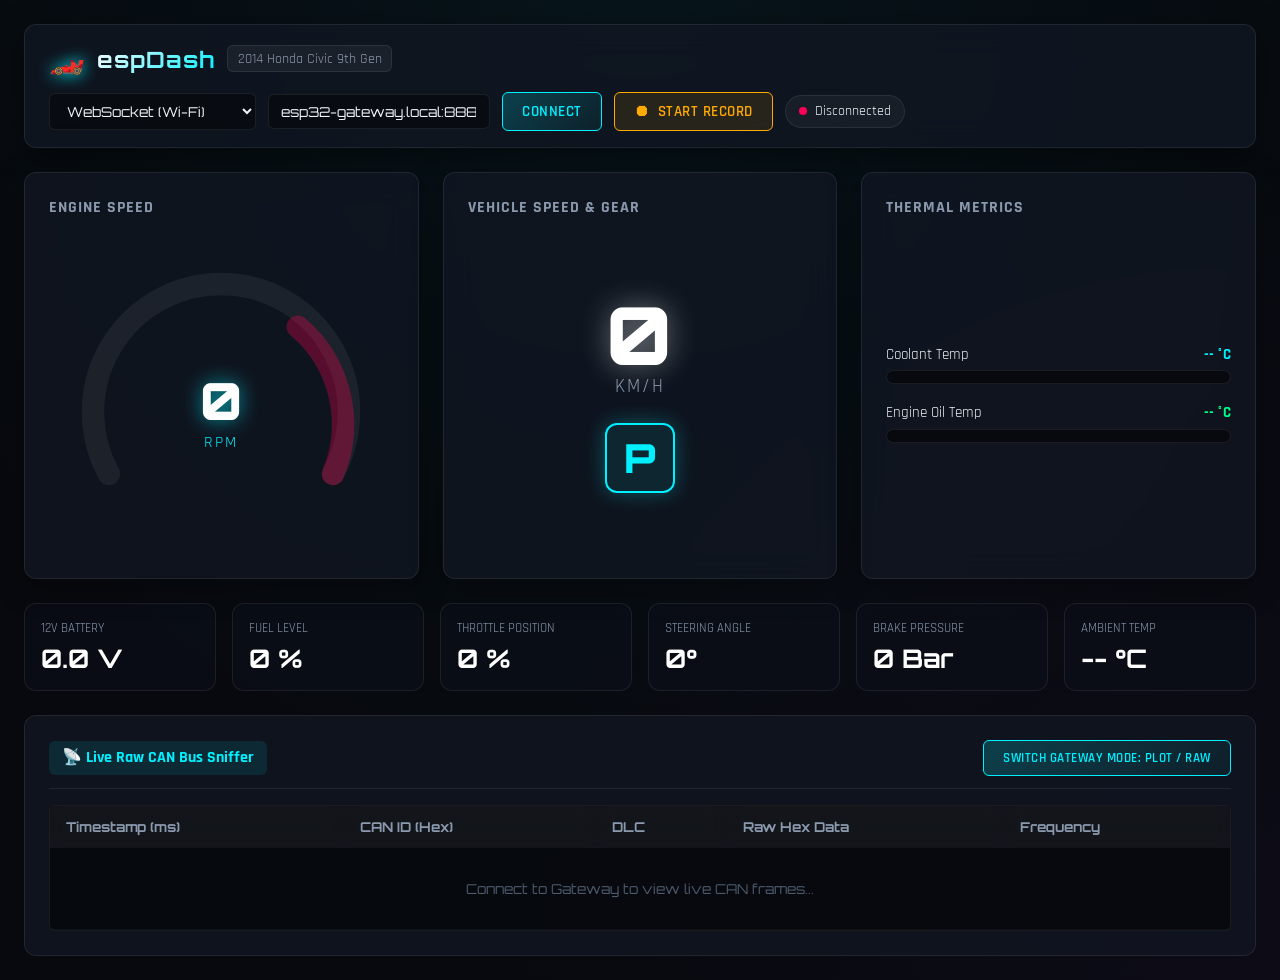
==== web-dashboard/index.html @ 96b7ece9 "Add Central Gateway Firmware, HTML5 Web Telemetry Dashboard, CLI Log Collector & Unit Tests" ====
<!DOCTYPE html>
<html lang="en">
<head>
    <meta charset="UTF-8">
    <meta name="viewport" content="width=device-width, initial-scale=1.0">
    <title>espDash - Honda Civic 9th Gen Telemetry Dashboard</title>
    <meta name="description" content="Distributed low-latency automotive telemetry and raw CAN bus sniffer dashboard for 2014 Honda Civic (9th Gen).">
    <link rel="stylesheet" href="style.css">
</head>
<body>

    <!-- TOP CONTROL BAR -->
    <header class="top-bar">
        <div class="brand">
            <span class="logo-icon">🏎️</span>
            <h1>espDash</h1>
            <span class="vehicle-tag">2014 Honda Civic 9th Gen</span>
        </div>

        <div class="controls-group">
            <select id="connectionMode" class="input-field">
                <option value="websocket">WebSocket (Wi-Fi)</option>
                <option value="webserial">WebSerial (USB CDC)</option>
            </select>

            <input type="text" id="wsHost" class="input-field" value="esp32-gateway.local:8888" placeholder="esp32-gateway.local:8888">

            <button id="btnConnect" class="btn btn-primary">Connect</button>

            <!-- RAW CAN LOG RECORDING CONTROL -->
            <button id="btnRecord" class="btn btn-record" disabled>
                <span id="recordDot">⏺</span> <span id="recordLabel">Start Record</span>
                <span id="recordTimer" style="display:none; font-family: var(--font-gauge); font-size: 0.85rem; margin-left: 0.3rem;">00:00</span>
            </button>

            <div id="statusBadge" class="status-badge disconnected">
                <span class="status-dot"></span>
                <span id="statusText">Disconnected</span>
            </div>
        </div>
    </header>

    <!-- MAIN INSTRUMENT CLUSTER -->
    <main class="dashboard-grid">

        <!-- CARD 1: TACHOMETER (RPM GAUGE) -->
        <section class="card">
            <div class="card-title">
                <span>Engine Speed</span>
                <span id="shiftAlert" class="shift-alert-banner">SHIFT!</span>
            </div>
            
            <div class="tach-wrapper">
                <svg class="tach-svg" viewBox="0 0 200 200">
                    <!-- Background Arc -->
                    <path d="M 30 150 A 80 80 0 1 1 170 150" fill="none" stroke="rgba(255,255,255,0.06)" stroke-width="14" stroke-linecap="round"/>
                    <!-- Redline Danger Zone Arc (6800 - 9000 RPM) -->
                    <path d="M 148 58 A 80 80 0 0 1 170 150" fill="none" stroke="rgba(255,0,85,0.3)" stroke-width="14" stroke-linecap="round"/>
                    <!-- Dynamic Live Fill Arc -->
                    <path id="tachFillArc" d="M 30 150 A 80 80 0 1 1 170 150" fill="none" stroke="url(#tachGradient)" stroke-width="14" stroke-linecap="round" stroke-dasharray="377" stroke-dashoffset="377"/>
                    
                    <defs>
                        <linearGradient id="tachGradient" x1="0%" y1="0%" x2="100%" y2="0%">
                            <stop offset="0%" stop-color="#00f0ff"/>
                            <stop offset="70%" stop-color="#00ff88"/>
                            <stop offset="90%" stop-color="#ffaa00"/>
                            <stop offset="100%" stop-color="#ff0055"/>
                        </linearGradient>
                    </defs>
                </svg>

                <div class="tach-center-readout">
                    <div id="valRpm" class="tach-rpm-val">0</div>
                    <div class="tach-rpm-unit">RPM</div>
                </div>
            </div>
        </section>

        <!-- CARD 2: SPEEDOMETER & TRANSMISSION GEAR -->
        <section class="card">
            <div class="card-title">
                <span>Vehicle Speed & Gear</span>
                <span id="valEngineRunning" style="color: var(--accent-green); font-size: 0.8rem; display:none;">● ENGINE ON</span>
            </div>

            <div class="speed-gear-container">
                <div>
                    <div id="valSpeed" class="speed-val">0</div>
                    <div class="speed-unit" style="text-align: center;">KM/H</div>
                </div>

                <div class="gear-badge-box">
                    <div id="valGear" class="gear-badge">P</div>
                </div>
            </div>
        </section>

        <!-- CARD 3: ENGINE TEMPERATURES (COOLANT & OIL) -->
        <section class="card">
            <div class="card-title">
                <span>Thermal Metrics</span>
                <span id="overheatAlert" style="color: var(--accent-crimson); font-size: 0.8rem; display:none;">⚠️ OVERHEAT</span>
            </div>

            <div class="temp-bars-grid">
                <div class="temp-item">
                    <div class="temp-header">
                        <span>Coolant Temp</span>
                        <span id="valWaterTemp" style="color: var(--accent-cyan); font-weight:700;">-- °C</span>
                    </div>
                    <div class="progress-track">
                        <div id="fillWaterTemp" class="progress-fill"></div>
                    </div>
                </div>

                <div class="temp-item">
                    <div class="temp-header">
                        <span>Engine Oil Temp</span>
                        <span id="valOilTemp" style="color: var(--accent-green); font-weight:700;">-- °C</span>
                    </div>
                    <div class="progress-track">
                        <div id="fillOilTemp" class="progress-fill"></div>
                    </div>
                </div>
            </div>
        </section>

        <!-- TELEMETRY SECONDARY CARDS GRID -->
        <div class="telemetry-cards-grid">
            <div class="mini-card">
                <div class="mini-card-label">12V Battery</div>
                <div id="valBattery" class="mini-card-value">0.0 V</div>
            </div>

            <div class="mini-card">
                <div class="mini-card-label">Fuel Level</div>
                <div id="valFuel" class="mini-card-value">0 %</div>
            </div>

            <div class="mini-card">
                <div class="mini-card-label">Throttle Position</div>
                <div id="valThrottle" class="mini-card-value">0 %</div>
            </div>

            <div class="mini-card">
                <div class="mini-card-label">Steering Angle</div>
                <div id="valSteering" class="mini-card-value">0°</div>
            </div>

            <div class="mini-card">
                <div class="mini-card-label">Brake Pressure</div>
                <div id="valBrake" class="mini-card-value">0 Bar</div>
            </div>

            <div class="mini-card">
                <div class="mini-card-label">Ambient Temp</div>
                <div id="valAmbient" class="mini-card-value">-- °C</div>
            </div>
        </div>

    </main>

    <!-- BOTTOM TABBED PANEL: RAW CAN SNIFFER & LOGGING -->
    <section class="bottom-panel">
        <div class="tab-header">
            <button id="tabSnifferBtn" class="tab-btn active">📡 Live Raw CAN Bus Sniffer</button>
            <button id="tabToggleModeBtn" class="btn btn-primary" style="margin-left: auto; font-size: 0.8rem;">Switch Gateway Mode: PLOT / RAW</button>
        </div>

        <div class="table-wrapper">
            <table class="sniffer-table">
                <thead>
                    <tr>
                        <th>Timestamp (ms)</th>
                        <th>CAN ID (Hex)</th>
                        <th>DLC</th>
                        <th>Raw Hex Data</th>
                        <th>Frequency</th>
                    </tr>
                </thead>
                <tbody id="snifferTableBody">
                    <tr>
                        <td colspan="5" style="text-align: center; color: var(--text-dim); padding: 2rem;">
                            Connect to Gateway to view live CAN frames...
                        </td>
                    </tr>
                </tbody>
            </table>
        </div>
    </section>

    <script src="app.js"></script>
</body>
</html>
---- web-dashboard/style.css ----
@import url('https://fonts.googleapis.com/css2?family=Inter:wght@300;400;600;700&family=Orbitron:wght@500;700;900&family=Rajdhani:wght@500;600;700&display=swap');

:root {
    --bg-dark: #07090e;
    --bg-card: rgba(18, 23, 35, 0.75);
    --bg-card-hover: rgba(26, 33, 50, 0.85);
    --border-color: rgba(255, 255, 255, 0.08);
    --border-glow: rgba(0, 240, 255, 0.25);
    
    --text-main: #f0f4f8;
    --text-muted: #8a99ad;
    --text-dim: #4d5b6d;

    --accent-cyan: #00f0ff;
    --accent-green: #00ff88;
    --accent-amber: #ffaa00;
    --accent-crimson: #ff0055;
    --accent-purple: #9d4edd;

    --font-ui: 'Inter', system-ui, sans-serif;
    --font-heading: 'Rajdhani', sans-serif;
    --font-gauge: 'Orbitron', monospace;

    --radius-sm: 6px;
    --radius-md: 12px;
    --radius-lg: 20px;
    --radius-full: 9999px;
}

* {
    box-sizing: border-box;
    margin: 0;
    padding: 0;
}

body {
    background-color: var(--bg-dark);
    background-image: 
        radial-gradient(circle at 50% 0%, rgba(0, 240, 255, 0.05), transparent 70%),
        radial-gradient(circle at 100% 100%, rgba(157, 78, 221, 0.04), transparent 50%);
    color: var(--text-main);
    font-family: var(--font-ui);
    min-height: 100vh;
    padding: 1.5rem;
    display: flex;
    flex-direction: column;
    gap: 1.5rem;
    overflow-x: hidden;
}

/* =========================================================================
   HEADER & TOP CONTROL BAR
   ========================================================================= */
header.top-bar {
    background: var(--bg-card);
    backdrop-filter: blur(16px);
    -webkit-backdrop-filter: blur(16px);
    border: 1px solid var(--border-color);
    border-radius: var(--radius-md);
    padding: 1rem 1.5rem;
    display: flex;
    justify-content: space-between;
    align-items: center;
    flex-wrap: wrap;
    gap: 1rem;
    box-shadow: 0 8px 32px rgba(0, 0, 0, 0.4);
}

.brand {
    display: flex;
    align-items: center;
    gap: 0.75rem;
}

.brand .logo-icon {
    font-size: 1.8rem;
    filter: drop-shadow(0 0 8px var(--accent-cyan));
}

.brand h1 {
    font-family: var(--font-gauge);
    font-size: 1.4rem;
    letter-spacing: 1px;
    background: linear-gradient(135deg, #fff, var(--accent-cyan));
    -webkit-background-clip: text;
    -webkit-text-fill-color: transparent;
}

.brand span.vehicle-tag {
    font-family: var(--font-heading);
    font-size: 0.85rem;
    color: var(--text-muted);
    background: rgba(255, 255, 255, 0.05);
    padding: 0.2rem 0.6rem;
    border-radius: var(--radius-sm);
    border: 1px solid var(--border-color);
}

.controls-group {
    display: flex;
    align-items: center;
    gap: 0.75rem;
    flex-wrap: wrap;
}

.input-field {
    background: rgba(0, 0, 0, 0.4);
    border: 1px solid var(--border-color);
    border-radius: var(--radius-sm);
    padding: 0.5rem 0.8rem;
    color: var(--text-main);
    font-family: var(--font-gauge);
    font-size: 0.85rem;
    outline: none;
    transition: all 0.2s ease;
}

.input-field:focus {
    border-color: var(--accent-cyan);
    box-shadow: 0 0 10px rgba(0, 240, 255, 0.2);
}

.btn {
    font-family: var(--font-heading);
    font-size: 0.95rem;
    font-weight: 600;
    padding: 0.55rem 1.2rem;
    border-radius: var(--radius-sm);
    border: 1px solid transparent;
    cursor: pointer;
    display: inline-flex;
    align-items: center;
    gap: 0.5rem;
    transition: all 0.2s ease;
    text-transform: uppercase;
    letter-spacing: 0.5px;
}

.btn-primary {
    background: linear-gradient(135deg, rgba(0, 240, 255, 0.2), rgba(0, 240, 255, 0.05));
    border-color: var(--accent-cyan);
    color: var(--accent-cyan);
}

.btn-primary:hover {
    background: var(--accent-cyan);
    color: #000;
    box-shadow: 0 0 15px rgba(0, 240, 255, 0.5);
}

.btn-danger {
    background: linear-gradient(135deg, rgba(255, 0, 85, 0.2), rgba(255, 0, 85, 0.05));
    border-color: var(--accent-crimson);
    color: var(--accent-crimson);
}

.btn-danger:hover {
    background: var(--accent-crimson);
    color: #fff;
    box-shadow: 0 0 15px rgba(255, 0, 85, 0.5);
}

.btn-record {
    background: rgba(255, 170, 0, 0.1);
    border-color: var(--accent-amber);
    color: var(--accent-amber);
}

.btn-record.recording {
    background: var(--accent-crimson);
    border-color: var(--accent-crimson);
    color: #fff;
    animation: pulse-red 1.5s infinite;
}

@keyframes pulse-red {
    0% { box-shadow: 0 0 0 0 rgba(255, 0, 85, 0.7); }
    70% { box-shadow: 0 0 0 10px rgba(255, 0, 85, 0); }
    100% { box-shadow: 0 0 0 0 rgba(255, 0, 85, 0); }
}

.status-badge {
    display: inline-flex;
    align-items: center;
    gap: 0.5rem;
    font-family: var(--font-heading);
    font-size: 0.85rem;
    padding: 0.4rem 0.8rem;
    border-radius: var(--radius-full);
    background: rgba(255, 255, 255, 0.04);
    border: 1px solid var(--border-color);
}

.status-dot {
    width: 8px;
    height: 8px;
    border-radius: 50%;
    background: var(--text-dim);
}

.status-badge.connected .status-dot {
    background: var(--accent-green);
    box-shadow: 0 0 10px var(--accent-green);
}

.status-badge.disconnected .status-dot {
    background: var(--accent-crimson);
}

/* =========================================================================
   MAIN INSTRUMENT CLUSTER
   ========================================================================= */
main.dashboard-grid {
    display: grid;
    grid-template-columns: 1fr 1fr 1fr;
    gap: 1.5rem;
}

@media (max-width: 1200px) {
    main.dashboard-grid {
        grid-template-columns: 1fr;
    }
}

.card {
    background: var(--bg-card);
    backdrop-filter: blur(16px);
    -webkit-backdrop-filter: blur(16px);
    border: 1px solid var(--border-color);
    border-radius: var(--radius-md);
    padding: 1.5rem;
    display: flex;
    flex-direction: column;
    gap: 1rem;
    box-shadow: 0 8px 32px rgba(0, 0, 0, 0.3);
    position: relative;
    overflow: hidden;
}

.card-title {
    font-family: var(--font-heading);
    font-size: 1rem;
    font-weight: 700;
    color: var(--text-muted);
    text-transform: uppercase;
    letter-spacing: 1px;
    display: flex;
    justify-content: space-between;
    align-items: center;
}

/* Tachometer Gauge */
.tach-wrapper {
    position: relative;
    width: 100%;
    display: flex;
    flex-direction: column;
    align-items: center;
    justify-content: center;
}

.tach-svg {
    width: 100%;
    max-width: 320px;
    height: auto;
}

.tach-center-readout {
    position: absolute;
    top: 55%;
    left: 50%;
    transform: translate(-50%, -50%);
    text-align: center;
}

.tach-rpm-val {
    font-family: var(--font-gauge);
    font-size: 3.2rem;
    font-weight: 900;
    color: #fff;
    text-shadow: 0 0 20px rgba(0, 240, 255, 0.6);
}

.tach-rpm-unit {
    font-family: var(--font-heading);
    font-size: 1rem;
    color: var(--accent-cyan);
    letter-spacing: 2px;
}

.shift-alert-banner {
    position: absolute;
    top: 15%;
    background: var(--accent-crimson);
    color: #fff;
    font-family: var(--font-gauge);
    font-size: 0.9rem;
    font-weight: 900;
    padding: 0.3rem 1rem;
    border-radius: var(--radius-sm);
    letter-spacing: 2px;
    display: none;
    animation: flash 0.3s infinite alternate;
}

@keyframes flash {
    0% { opacity: 1; }
    100% { opacity: 0.2; }
}

/* Speedometer & Gear Display */
.speed-gear-container {
    display: flex;
    flex-direction: column;
    align-items: center;
    justify-content: center;
    height: 100%;
    gap: 1.5rem;
}

.speed-val {
    font-family: var(--font-gauge);
    font-size: 5rem;
    font-weight: 900;
    color: #fff;
    line-height: 1;
    text-shadow: 0 0 30px rgba(255, 255, 255, 0.4);
}

.speed-unit {
    font-family: var(--font-heading);
    font-size: 1.2rem;
    color: var(--text-muted);
    letter-spacing: 2px;
}

.gear-badge-box {
    display: flex;
    align-items: center;
    gap: 0.8rem;
}

.gear-badge {
    width: 70px;
    height: 70px;
    border-radius: var(--radius-md);
    background: rgba(0, 240, 255, 0.08);
    border: 2px solid var(--accent-cyan);
    display: flex;
    align-items: center;
    justify-content: center;
    font-family: var(--font-gauge);
    font-size: 2.5rem;
    font-weight: 900;
    color: var(--accent-cyan);
    box-shadow: 0 0 20px rgba(0, 240, 255, 0.3);
}

/* Temperature Bars & Secondary Telemetry Grid */
.temp-bars-grid {
    display: flex;
    flex-direction: column;
    gap: 1.2rem;
    justify-content: center;
    height: 100%;
}

.temp-item {
    display: flex;
    flex-direction: column;
    gap: 0.4rem;
}

.temp-header {
    display: flex;
    justify-content: space-between;
    font-family: var(--font-heading);
    font-size: 0.95rem;
}

.progress-track {
    width: 100%;
    height: 14px;
    background: rgba(0, 0, 0, 0.5);
    border-radius: var(--radius-full);
    overflow: hidden;
    border: 1px solid var(--border-color);
    position: relative;
}

.progress-fill {
    height: 100%;
    width: 0%;
    background: linear-gradient(90deg, var(--accent-cyan), var(--accent-green));
    border-radius: var(--radius-full);
    transition: width 0.3s ease, background 0.3s ease;
}

.progress-fill.warning {
    background: linear-gradient(90deg, var(--accent-amber), var(--accent-crimson));
}

.telemetry-cards-grid {
    grid-column: span 3;
    display: grid;
    grid-template-columns: repeat(auto-fit, minmax(180px, 1fr));
    gap: 1rem;
}

@media (max-width: 1200px) {
    .telemetry-cards-grid {
        grid-column: span 1;
    }
}

.mini-card {
    background: rgba(12, 16, 25, 0.6);
    border: 1px solid var(--border-color);
    border-radius: var(--radius-md);
    padding: 1rem;
    display: flex;
    flex-direction: column;
    gap: 0.4rem;
}

.mini-card-label {
    font-family: var(--font-heading);
    font-size: 0.8rem;
    color: var(--text-muted);
    text-transform: uppercase;
}

.mini-card-value {
    font-family: var(--font-gauge);
    font-size: 1.6rem;
    font-weight: 700;
    color: #fff;
}

/* =========================================================================
   BOTTOM TABBED SNIFFER & LOGGING PANEL
   ========================================================================= */
section.bottom-panel {
    background: var(--bg-card);
    backdrop-filter: blur(16px);
    border: 1px solid var(--border-color);
    border-radius: var(--radius-md);
    padding: 1.5rem;
    display: flex;
    flex-direction: column;
    gap: 1rem;
}

.tab-header {
    display: flex;
    gap: 1rem;
    border-bottom: 1px solid var(--border-color);
    padding-bottom: 0.8rem;
    align-items: center;
    flex-wrap: wrap;
}

.tab-btn {
    background: none;
    border: none;
    color: var(--text-muted);
    font-family: var(--font-heading);
    font-size: 1rem;
    font-weight: 700;
    cursor: pointer;
    padding: 0.4rem 0.8rem;
    border-radius: var(--radius-sm);
    transition: all 0.2s ease;
}

.tab-btn.active {
    color: var(--accent-cyan);
    background: rgba(0, 240, 255, 0.1);
}

.table-wrapper {
    max-height: 350px;
    overflow-y: auto;
    border: 1px solid var(--border-color);
    border-radius: var(--radius-sm);
    background: rgba(0, 0, 0, 0.5);
}

table.sniffer-table {
    width: 100%;
    border-collapse: collapse;
    font-family: var(--font-gauge);
    font-size: 0.85rem;
    text-align: left;
}

table.sniffer-table th {
    background: rgba(255, 255, 255, 0.05);
    color: var(--text-muted);
    padding: 0.75rem 1rem;
    position: sticky;
    top: 0;
    backdrop-filter: blur(8px);
    border-bottom: 1px solid var(--border-color);
}

table.sniffer-table td {
    padding: 0.6rem 1rem;
    border-bottom: 1px solid rgba(255, 255, 255, 0.03);
    color: var(--text-main);
}

table.sniffer-table tr:hover {
    background: rgba(0, 240, 255, 0.05);
}

.can-id-tag {
    color: var(--accent-cyan);
    font-weight: 700;
}

.can-data-tag {
    color: var(--accent-green);
    letter-spacing: 1px;
}
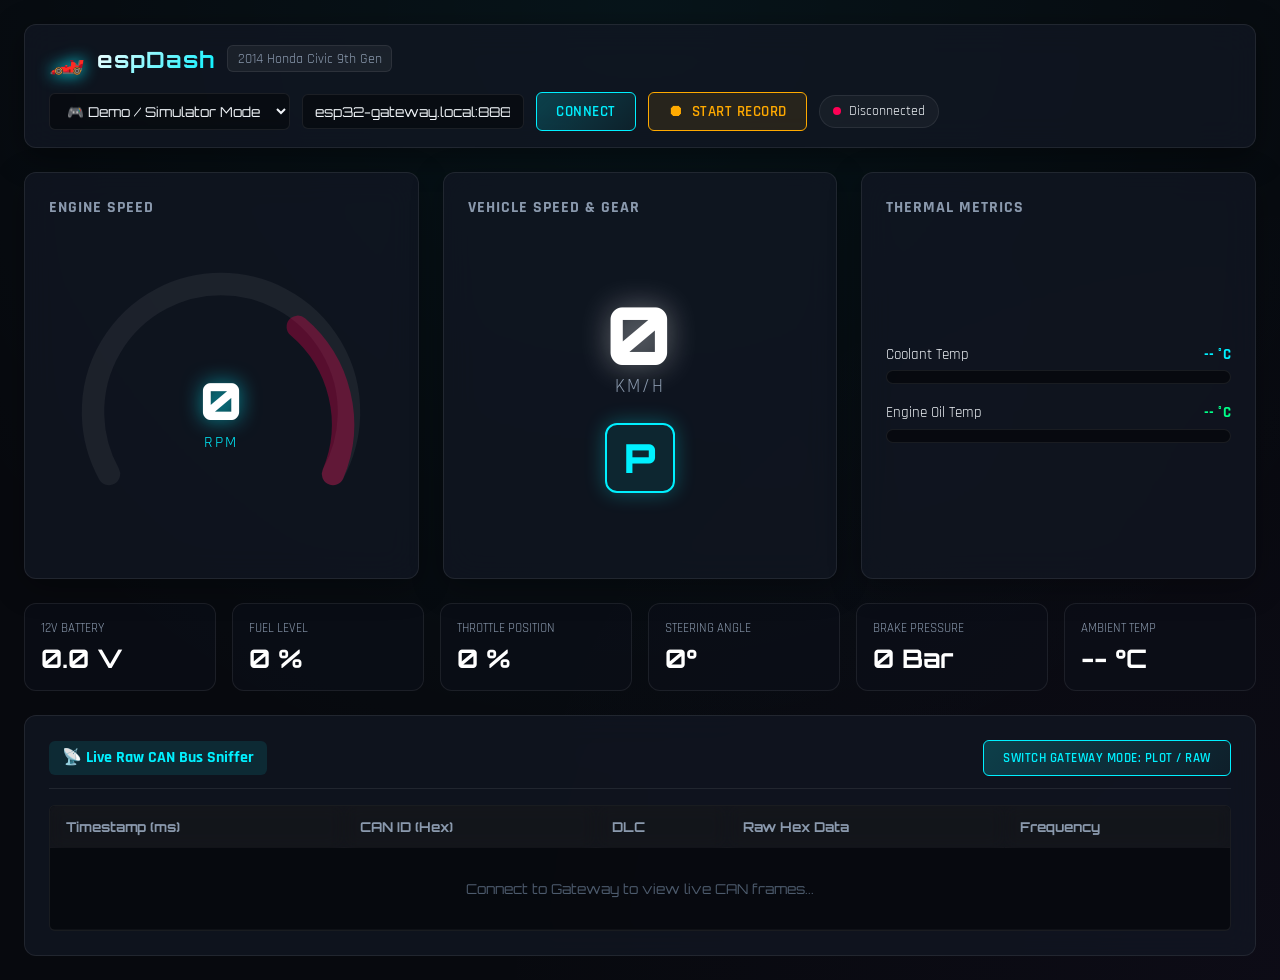
==== commit be5e1419: "Add Demo / Simulator Mode to Web Dashboard for offline testing" ====
--- a/web-dashboard/index.html
+++ b/web-dashboard/index.html
@@ -19,6 +19,7 @@
 
         <div class="controls-group">
             <select id="connectionMode" class="input-field">
+                <option value="demo">🎮 Demo / Simulator Mode</option>
                 <option value="websocket">WebSocket (Wi-Fi)</option>
                 <option value="webserial">WebSerial (USB CDC)</option>
             </select>
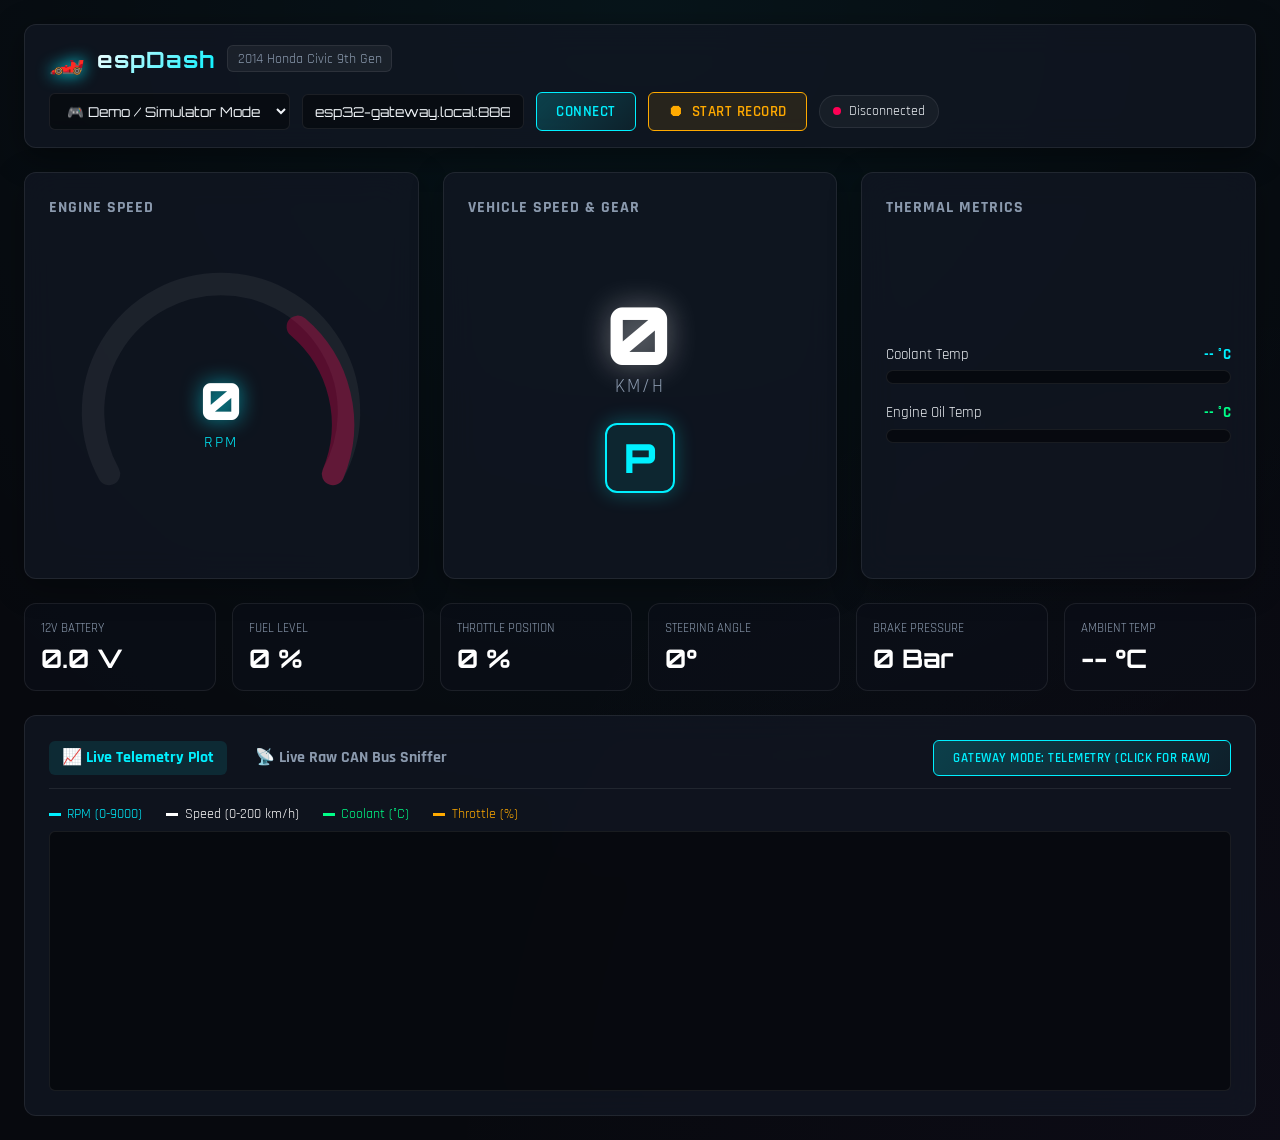
==== commit 2abc8254: "Fix Tachometer SVG arc alignment and add Live Telemetry Plot View canvas graph" ====
--- a/web-dashboard/index.html
+++ b/web-dashboard/index.html
@@ -161,32 +161,57 @@
 
     </main>
 
-    <!-- BOTTOM TABBED PANEL: RAW CAN SNIFFER & LOGGING -->
+    <!-- BOTTOM TABBED PANEL: TELEMETRY PLOT & RAW CAN SNIFFER -->
     <section class="bottom-panel">
         <div class="tab-header">
-            <button id="tabSnifferBtn" class="tab-btn active">📡 Live Raw CAN Bus Sniffer</button>
-            <button id="tabToggleModeBtn" class="btn btn-primary" style="margin-left: auto; font-size: 0.8rem;">Switch Gateway Mode: PLOT / RAW</button>
-        </div>
-
-        <div class="table-wrapper">
-            <table class="sniffer-table">
-                <thead>
-                    <tr>
-                        <th>Timestamp (ms)</th>
-                        <th>CAN ID (Hex)</th>
-                        <th>DLC</th>
-                        <th>Raw Hex Data</th>
-                        <th>Frequency</th>
-                    </tr>
-                </thead>
-                <tbody id="snifferTableBody">
-                    <tr>
-                        <td colspan="5" style="text-align: center; color: var(--text-dim); padding: 2rem;">
-                            Connect to Gateway to view live CAN frames...
-                        </td>
-                    </tr>
-                </tbody>
-            </table>
+            <button id="tabPlotBtn" class="tab-btn active">📈 Live Telemetry Plot</button>
+            <button id="tabSnifferBtn" class="tab-btn">📡 Live Raw CAN Bus Sniffer</button>
+            <button id="tabToggleModeBtn" class="btn btn-primary" style="margin-left: auto; font-size: 0.8rem;">Gateway Mode: TELEMETRY (Click for RAW)</button>
+        </div>
+
+        <!-- TAB 1: LIVE TELEMETRY PLOT CANVAS -->
+        <div id="plotContainer" class="tab-content">
+            <div class="chart-legend" style="display: flex; gap: 1.5rem; font-family: var(--font-heading); font-size: 0.85rem; margin-bottom: 0.5rem; align-items: center;">
+                <span style="color: var(--accent-cyan); display: flex; align-items: center; gap: 0.4rem;">
+                    <span style="width:12px; height:3px; background:var(--accent-cyan); display:inline-block;"></span> RPM (0-9000)
+                </span>
+                <span style="color: #fff; display: flex; align-items: center; gap: 0.4rem;">
+                    <span style="width:12px; height:3px; background:#fff; display:inline-block;"></span> Speed (0-200 km/h)
+                </span>
+                <span style="color: var(--accent-green); display: flex; align-items: center; gap: 0.4rem;">
+                    <span style="width:12px; height:3px; background:var(--accent-green); display:inline-block;"></span> Coolant (°C)
+                </span>
+                <span style="color: var(--accent-amber); display: flex; align-items: center; gap: 0.4rem;">
+                    <span style="width:12px; height:3px; background:var(--accent-amber); display:inline-block;"></span> Throttle (%)
+                </span>
+            </div>
+            <div style="width: 100%; height: 260px; position: relative; background: rgba(0,0,0,0.5); border-radius: var(--radius-sm); border: 1px solid var(--border-color); padding: 0.5rem;">
+                <canvas id="telemetryChartCanvas"></canvas>
+            </div>
+        </div>
+
+        <!-- TAB 2: LIVE RAW CAN SNIFFER TABLE -->
+        <div id="snifferContainer" class="tab-content" style="display: none;">
+            <div class="table-wrapper">
+                <table class="sniffer-table">
+                    <thead>
+                        <tr>
+                            <th>Timestamp (ms)</th>
+                            <th>CAN ID (Hex)</th>
+                            <th>DLC</th>
+                            <th>Raw Hex Data</th>
+                            <th>Frequency</th>
+                        </tr>
+                    </thead>
+                    <tbody id="snifferTableBody">
+                        <tr>
+                            <td colspan="5" style="text-align: center; color: var(--text-dim); padding: 2rem;">
+                                Connect to Gateway or start Demo Mode to view live CAN frames...
+                            </td>
+                        </tr>
+                    </tbody>
+                </table>
+            </div>
         </div>
     </section>
 
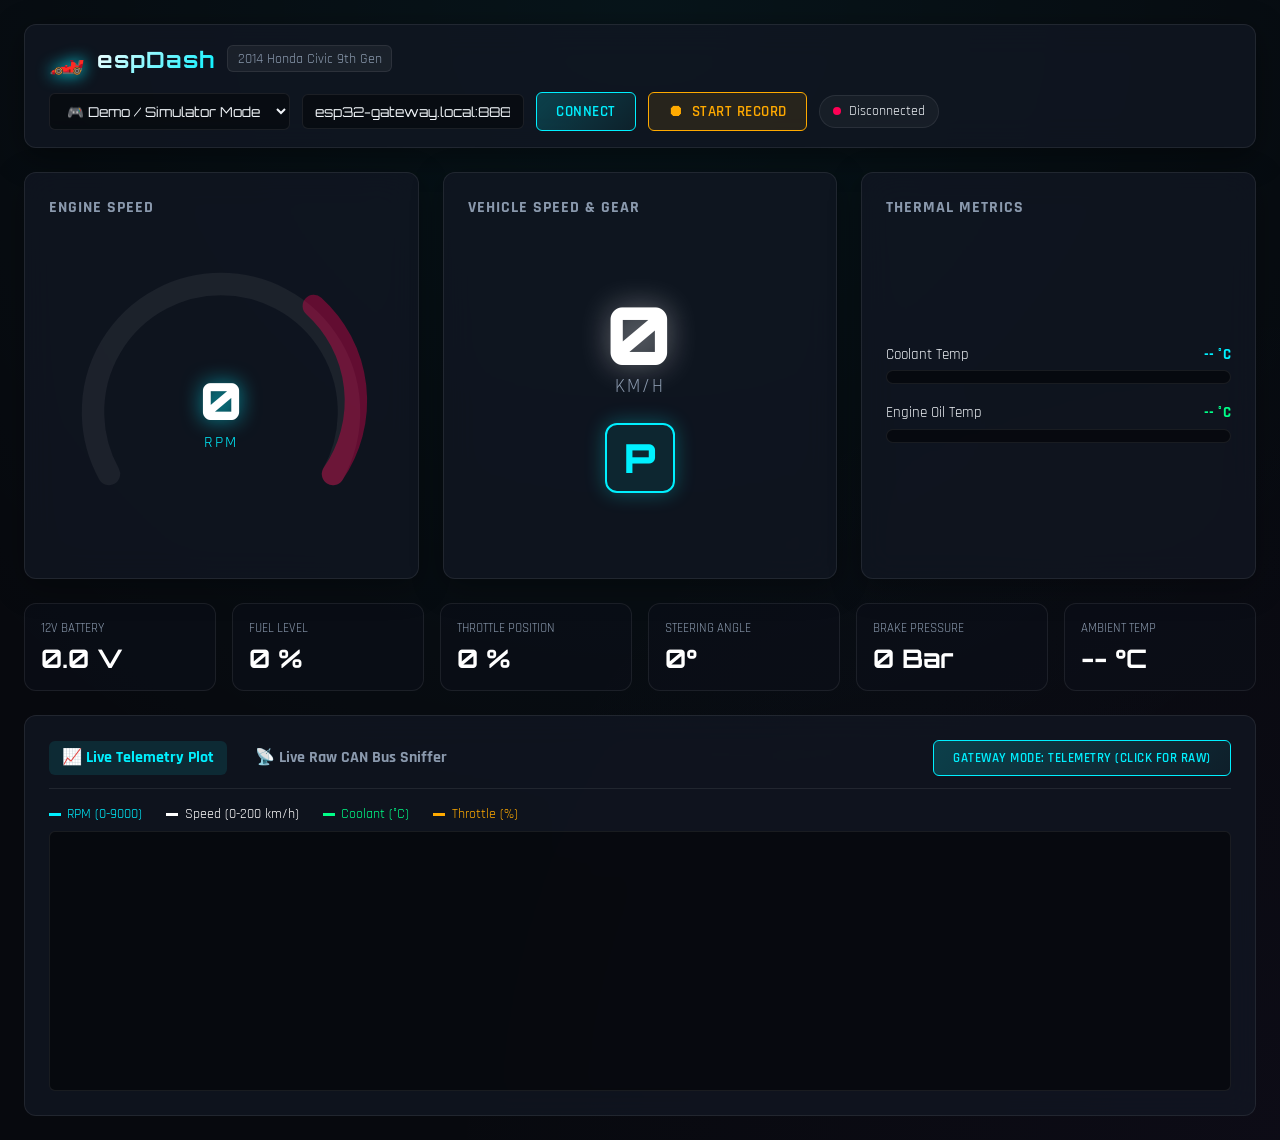
==== commit 65f15391: "Fix redline danger zone arc path to align perfectly on radius 80 circle" ====
--- a/web-dashboard/index.html
+++ b/web-dashboard/index.html
@@ -56,7 +56,7 @@
                     <!-- Background Arc -->
                     <path d="M 30 150 A 80 80 0 1 1 170 150" fill="none" stroke="rgba(255,255,255,0.06)" stroke-width="14" stroke-linecap="round"/>
                     <!-- Redline Danger Zone Arc (6800 - 9000 RPM) -->
-                    <path d="M 148 58 A 80 80 0 0 1 170 150" fill="none" stroke="rgba(255,0,85,0.3)" stroke-width="14" stroke-linecap="round"/>
+                    <path d="M 158 45 A 80 80 0 0 1 170 150" fill="none" stroke="rgba(255,0,85,0.35)" stroke-width="14" stroke-linecap="round"/>
                     <!-- Dynamic Live Fill Arc -->
                     <path id="tachFillArc" d="M 30 150 A 80 80 0 1 1 170 150" fill="none" stroke="url(#tachGradient)" stroke-width="14" stroke-linecap="round" stroke-dasharray="377" stroke-dashoffset="377"/>
                     
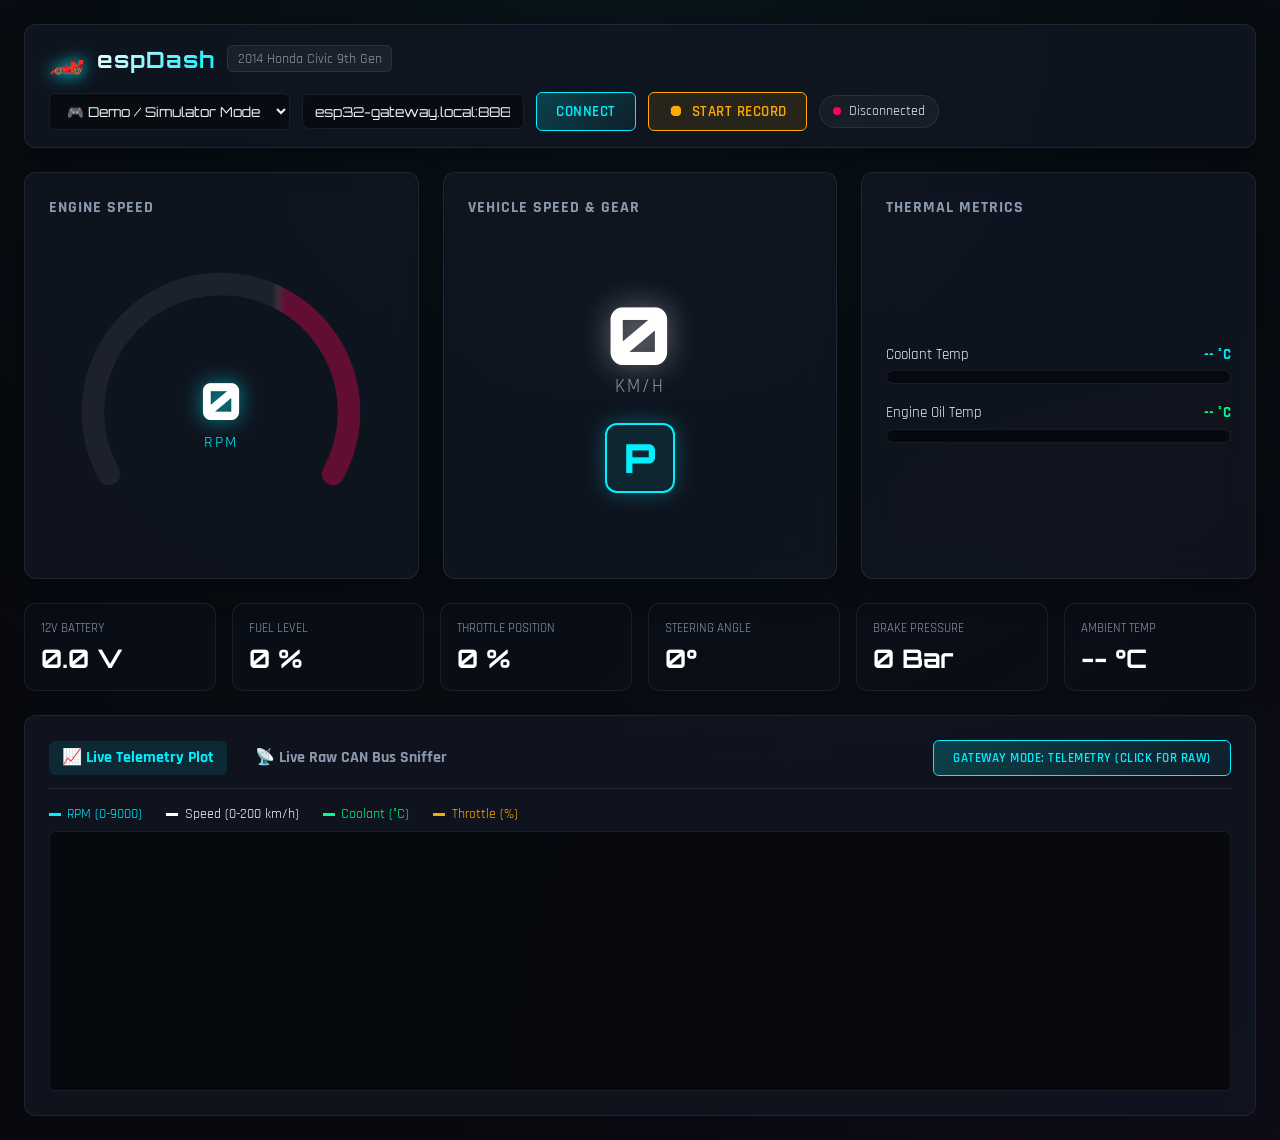
==== commit 4b12979c: "Integrate redline danger zone directly into single background track path via SVG linearGradient" ====
--- a/web-dashboard/index.html
+++ b/web-dashboard/index.html
@@ -53,14 +53,16 @@
             
             <div class="tach-wrapper">
                 <svg class="tach-svg" viewBox="0 0 200 200">
-                    <!-- Background Arc -->
-                    <path d="M 30 150 A 80 80 0 1 1 170 150" fill="none" stroke="rgba(255,255,255,0.06)" stroke-width="14" stroke-linecap="round"/>
-                    <!-- Redline Danger Zone Arc (6800 - 9000 RPM) -->
-                    <path d="M 158 45 A 80 80 0 0 1 170 150" fill="none" stroke="rgba(255,0,85,0.35)" stroke-width="14" stroke-linecap="round"/>
-                    <!-- Dynamic Live Fill Arc -->
-                    <path id="tachFillArc" d="M 30 150 A 80 80 0 1 1 170 150" fill="none" stroke="url(#tachGradient)" stroke-width="14" stroke-linecap="round" stroke-dasharray="377" stroke-dashoffset="377"/>
-                    
                     <defs>
+                        <!-- Background Track Gradient with Integrated Redline Zone (75% to 100%) -->
+                        <linearGradient id="bgTrackGradient" x1="0%" y1="0%" x2="100%" y2="0%">
+                            <stop offset="0%" stop-color="rgba(255, 255, 255, 0.06)"/>
+                            <stop offset="70%" stop-color="rgba(255, 255, 255, 0.06)"/>
+                            <stop offset="75%" stop-color="rgba(255, 0, 85, 0.35)"/>
+                            <stop offset="100%" stop-color="rgba(255, 0, 85, 0.35)"/>
+                        </linearGradient>
+
+                        <!-- Live Dynamic Fill Gradient -->
                         <linearGradient id="tachGradient" x1="0%" y1="0%" x2="100%" y2="0%">
                             <stop offset="0%" stop-color="#00f0ff"/>
                             <stop offset="70%" stop-color="#00ff88"/>
@@ -68,6 +70,12 @@
                             <stop offset="100%" stop-color="#ff0055"/>
                         </linearGradient>
                     </defs>
+
+                    <!-- Single Integrated Background Arc Track -->
+                    <path d="M 30 150 A 80 80 0 1 1 170 150" fill="none" stroke="url(#bgTrackGradient)" stroke-width="14" stroke-linecap="round"/>
+
+                    <!-- Dynamic Live Fill Arc -->
+                    <path id="tachFillArc" d="M 30 150 A 80 80 0 1 1 170 150" fill="none" stroke="url(#tachGradient)" stroke-width="14" stroke-linecap="round" stroke-dasharray="377" stroke-dashoffset="377"/>
                 </svg>
 
                 <div class="tach-center-readout">
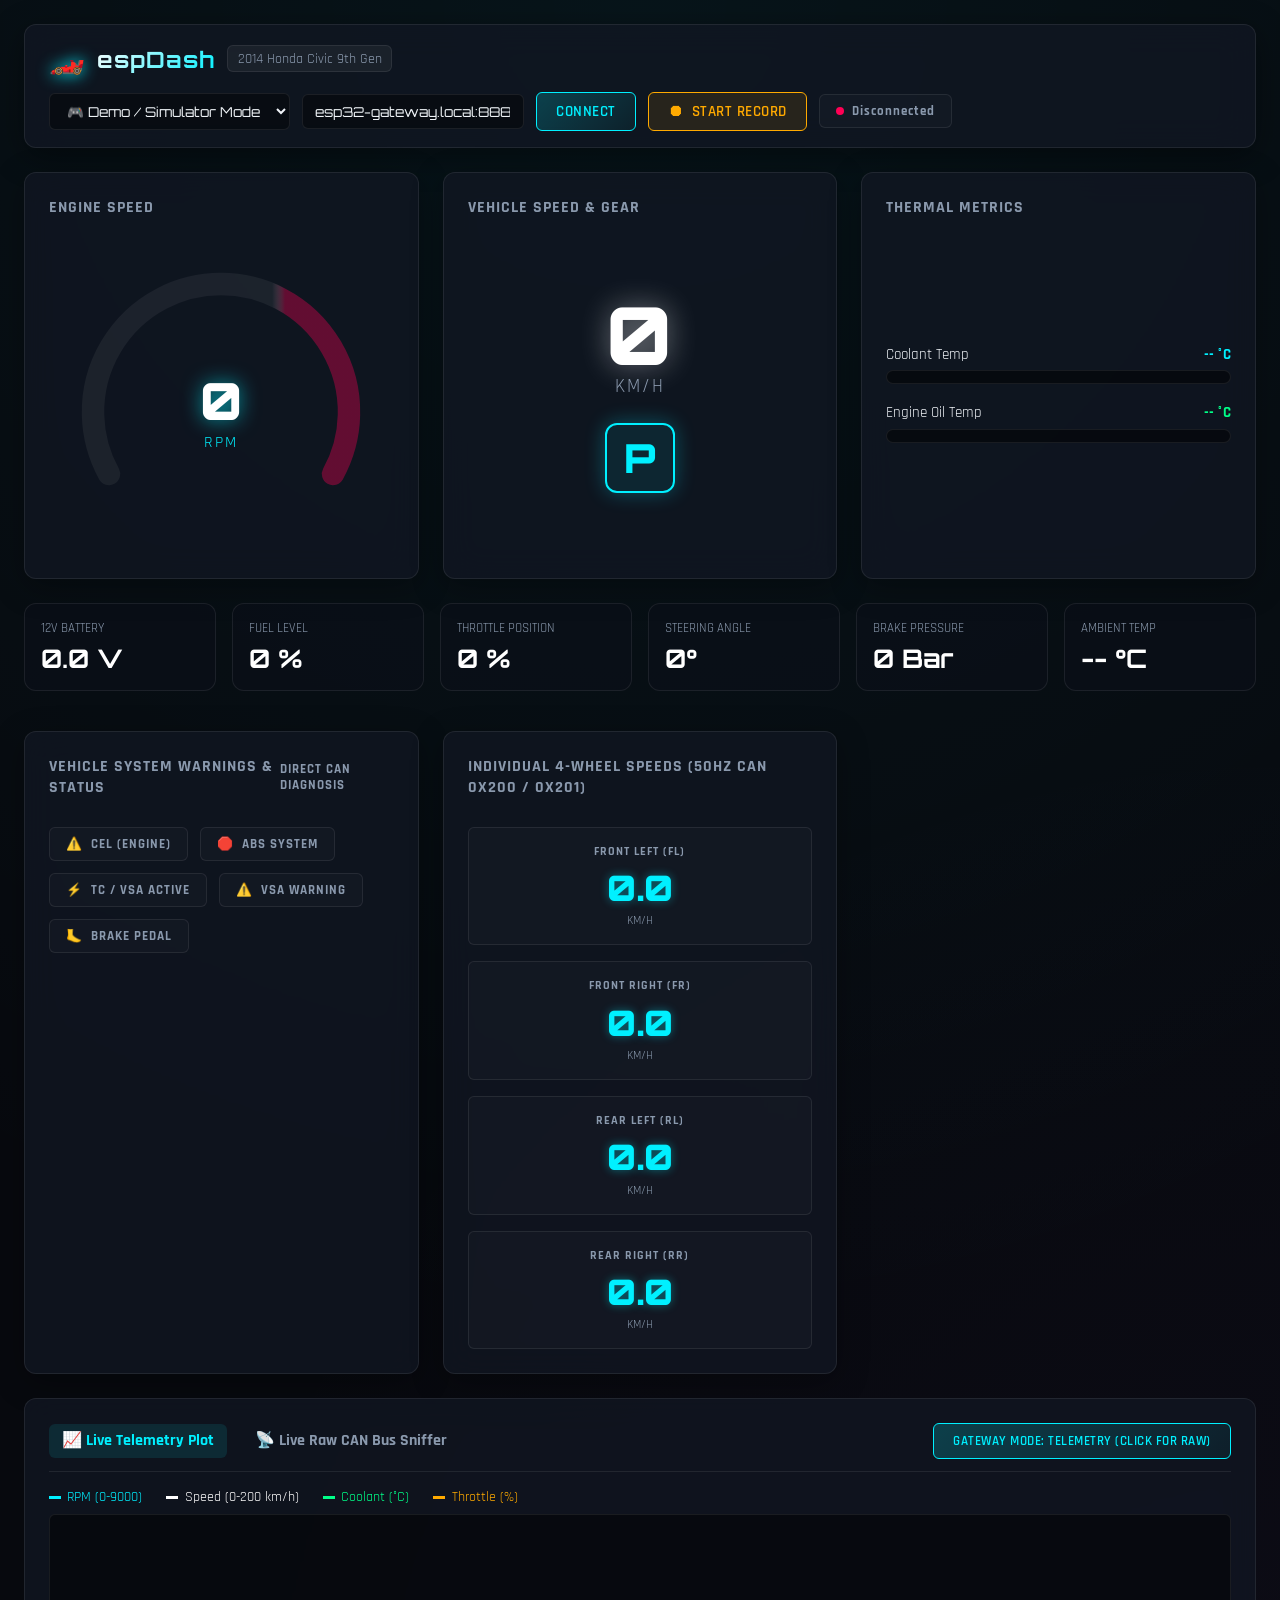
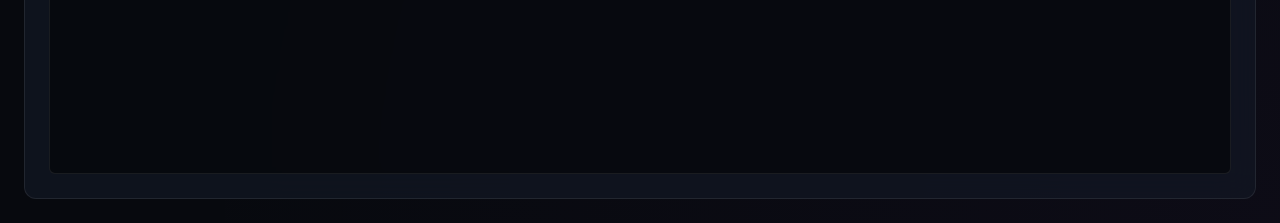
==== commit ae98af68: "Add 4-wheel speed visualizer, CEL light, VSA warning, ABS fault indicators to Web UI and Gateway fir" ====
--- a/web-dashboard/index.html
+++ b/web-dashboard/index.html
@@ -166,6 +166,66 @@
                 <div id="valAmbient" class="mini-card-value">-- °C</div>
             </div>
         </div>
+
+        <!-- VEHICLE HEALTH & SYSTEM WARNING BADGES BAR -->
+        <section class="card" style="margin-top: 1rem;">
+            <div class="card-title">
+                <span>Vehicle System Warnings & Status</span>
+                <span style="font-size: 0.8rem; color: var(--text-muted);">Direct CAN Diagnosis</span>
+            </div>
+            <div class="status-badges-container">
+                <div id="badgeCEL" class="status-badge status-off">
+                    <span class="badge-icon">⚠️</span>
+                    <span class="badge-text">CEL (ENGINE)</span>
+                </div>
+                <div id="badgeABS" class="status-badge status-off">
+                    <span class="badge-icon">🛑</span>
+                    <span class="badge-text">ABS SYSTEM</span>
+                </div>
+                <div id="badgeTC" class="status-badge status-off">
+                    <span class="badge-icon">⚡</span>
+                    <span class="badge-text">TC / VSA ACTIVE</span>
+                </div>
+                <div id="badgeVSA" class="status-badge status-off">
+                    <span class="badge-icon">⚠️</span>
+                    <span class="badge-text">VSA WARNING</span>
+                </div>
+                <div id="badgeBrakeSw" class="status-badge status-off">
+                    <span class="badge-icon">🦶</span>
+                    <span class="badge-text">BRAKE PEDAL</span>
+                </div>
+            </div>
+        </section>
+
+        <!-- 4-WHEEL INDIVIDUAL SPEEDS VISUALIZER -->
+        <section class="card" style="margin-top: 1rem;">
+            <div class="card-title">
+                <span>Individual 4-Wheel Speeds (50Hz CAN 0x200 / 0x201)</span>
+                <span id="slipStatus" style="color: var(--accent-amber); font-weight:700; font-size: 0.85rem; display:none;">⚠️ WHEEL SLIP DETECTED</span>
+            </div>
+            <div class="wheel-speeds-grid">
+                <div class="wheel-box fl">
+                    <div class="wheel-label">FRONT LEFT (FL)</div>
+                    <div id="valWheelFL" class="wheel-speed-val">0.0</div>
+                    <div class="wheel-unit">KM/H</div>
+                </div>
+                <div class="wheel-box fr">
+                    <div class="wheel-label">FRONT RIGHT (FR)</div>
+                    <div id="valWheelFR" class="wheel-speed-val">0.0</div>
+                    <div class="wheel-unit">KM/H</div>
+                </div>
+                <div class="wheel-box rl">
+                    <div class="wheel-label">REAR LEFT (RL)</div>
+                    <div id="valWheelRL" class="wheel-speed-val">0.0</div>
+                    <div class="wheel-unit">KM/H</div>
+                </div>
+                <div class="wheel-box rr">
+                    <div class="wheel-label">REAR RIGHT (RR)</div>
+                    <div id="valWheelRR" class="wheel-speed-val">0.0</div>
+                    <div class="wheel-unit">KM/H</div>
+                </div>
+            </div>
+        </section>
 
     </main>
 
--- a/web-dashboard/style.css
+++ b/web-dashboard/style.css
@@ -523,3 +523,101 @@
     color: var(--accent-green);
     letter-spacing: 1px;
 }
+
+/* STATUS WARNING BADGES */
+.status-badges-container {
+    display: flex;
+    gap: 0.75rem;
+    flex-wrap: wrap;
+    margin-top: 0.8rem;
+}
+
+.status-badge {
+    display: flex;
+    align-items: center;
+    gap: 0.5rem;
+    padding: 0.5rem 1rem;
+    border-radius: var(--radius-sm);
+    font-family: var(--font-heading);
+    font-size: 0.8rem;
+    font-weight: 700;
+    letter-spacing: 1px;
+    border: 1px solid var(--border-color);
+    background: rgba(255, 255, 255, 0.02);
+    color: var(--text-muted);
+    transition: all 0.2s ease;
+}
+
+.status-badge.status-on-warn {
+    background: rgba(255, 170, 0, 0.15);
+    border-color: rgba(255, 170, 0, 0.5);
+    color: var(--accent-amber);
+    box-shadow: 0 0 12px rgba(255, 170, 0, 0.3);
+}
+
+.status-badge.status-on-alert {
+    background: rgba(255, 0, 85, 0.18);
+    border-color: rgba(255, 0, 85, 0.6);
+    color: var(--accent-crimson);
+    box-shadow: 0 0 12px rgba(255, 0, 85, 0.4);
+    animation: badgePulse 1.2s infinite;
+}
+
+.status-badge.status-on-info {
+    background: rgba(0, 240, 255, 0.15);
+    border-color: rgba(0, 240, 255, 0.5);
+    color: var(--accent-cyan);
+    box-shadow: 0 0 12px rgba(0, 240, 255, 0.3);
+}
+
+@keyframes badgePulse {
+    0%, 100% { transform: scale(1); opacity: 1; }
+    50% { transform: scale(1.03); opacity: 0.85; }
+}
+
+/* 4-WHEEL INDIVIDUAL SPEEDS GRID */
+.wheel-speeds-grid {
+    display: grid;
+    grid-template-columns: repeat(auto-fit, minmax(180px, 1fr));
+    gap: 1rem;
+    margin-top: 0.8rem;
+}
+
+.wheel-box {
+    background: rgba(255, 255, 255, 0.02);
+    border: 1px solid var(--border-color);
+    border-radius: var(--radius-sm);
+    padding: 1rem;
+    text-align: center;
+    transition: all 0.3s ease;
+}
+
+.wheel-box.wheel-slipping {
+    border-color: var(--accent-amber);
+    background: rgba(255, 170, 0, 0.1);
+    box-shadow: 0 0 15px rgba(255, 170, 0, 0.3);
+}
+
+.wheel-label {
+    font-family: var(--font-heading);
+    font-size: 0.75rem;
+    font-weight: 700;
+    color: var(--text-muted);
+    letter-spacing: 1px;
+    margin-bottom: 0.4rem;
+}
+
+.wheel-speed-val {
+    font-family: var(--font-gauge);
+    font-size: 2.2rem;
+    font-weight: 900;
+    color: var(--accent-cyan);
+    text-shadow: 0 0 10px rgba(0, 240, 255, 0.4);
+}
+
+.wheel-unit {
+    font-family: var(--font-heading);
+    font-size: 0.75rem;
+    color: var(--text-muted);
+    margin-top: 0.2rem;
+}
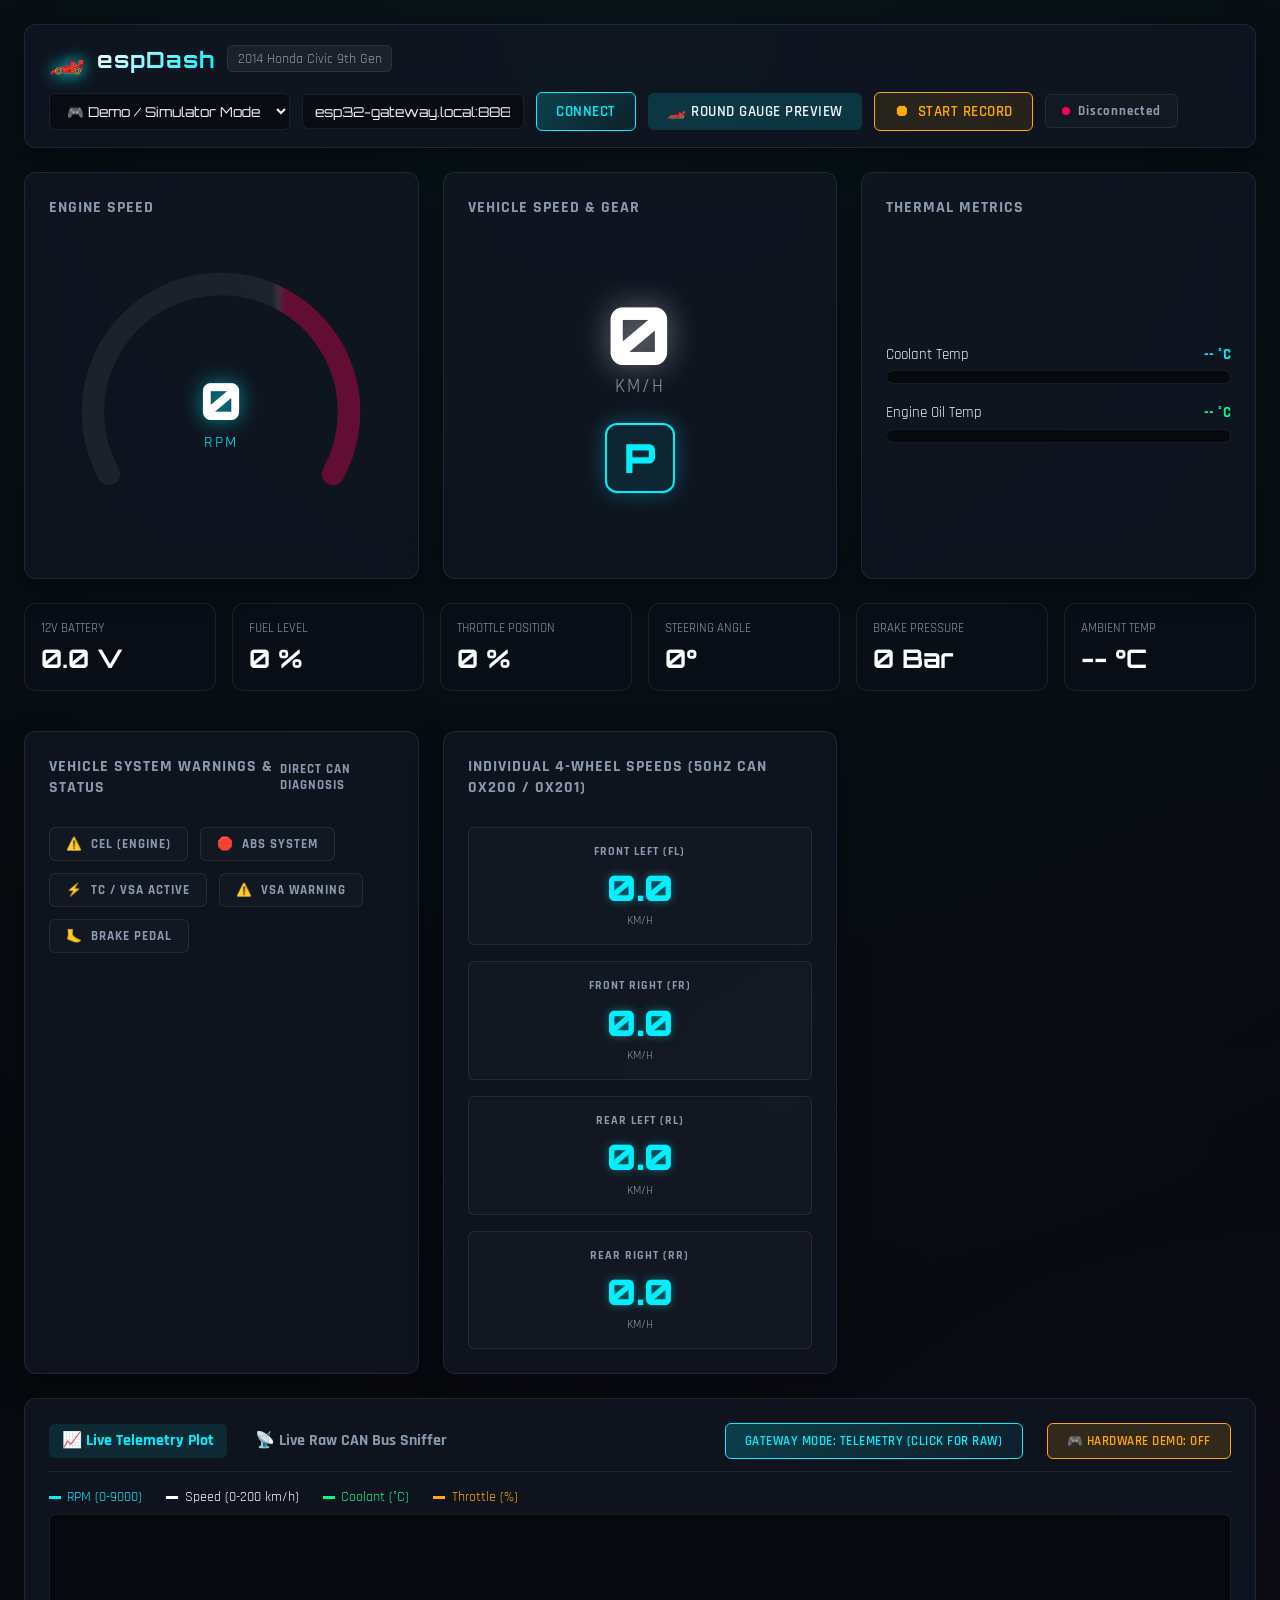
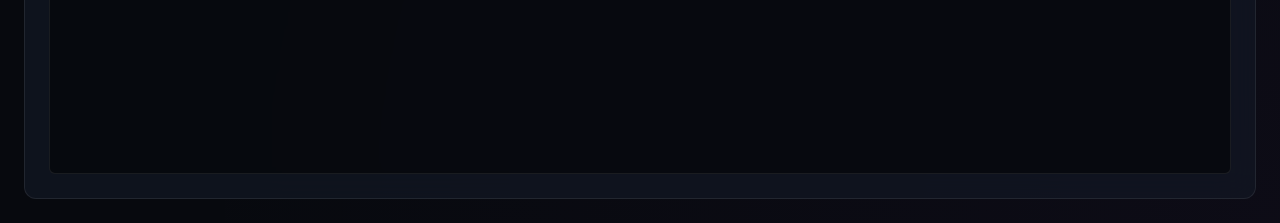
==== commit 2b29b966: "Add XIAO round gauge display node, CAN bridge tool, interactive calibrator, and update gateway firmw" ====
--- a/web-dashboard/index.html
+++ b/web-dashboard/index.html
@@ -27,6 +27,11 @@
             <input type="text" id="wsHost" class="input-field" value="esp32-gateway.local:8888" placeholder="esp32-gateway.local:8888">
 
             <button id="btnConnect" class="btn btn-primary">Connect</button>
+
+            <!-- ROUND GAUGE PREVIEW LINK -->
+            <a href="xiao_round_gauge_preview.html" target="_blank" class="btn" style="background: rgba(0,240,255,0.15); color: var(--color-cyan); border: 1px solid var(--color-cyan); text-decoration: none; display: inline-flex; align-items: center; gap: 6px; font-weight: 600;">
+                <span>🏎️ Round Gauge Preview</span>
+            </a>
 
             <!-- RAW CAN LOG RECORDING CONTROL -->
             <button id="btnRecord" class="btn btn-record" disabled>
@@ -235,6 +240,7 @@
             <button id="tabPlotBtn" class="tab-btn active">📈 Live Telemetry Plot</button>
             <button id="tabSnifferBtn" class="tab-btn">📡 Live Raw CAN Bus Sniffer</button>
             <button id="tabToggleModeBtn" class="btn btn-primary" style="margin-left: auto; font-size: 0.8rem;">Gateway Mode: TELEMETRY (Click for RAW)</button>
+            <button id="btnToggleDemo" class="btn" style="margin-left: 0.5rem; font-size: 0.8rem; background: rgba(255, 170, 0, 0.15); color: #ffaa00; border: 1px solid #ffaa00; font-weight: 600;">🎮 Hardware Demo: OFF</button>
         </div>
 
         <!-- TAB 1: LIVE TELEMETRY PLOT CANVAS -->
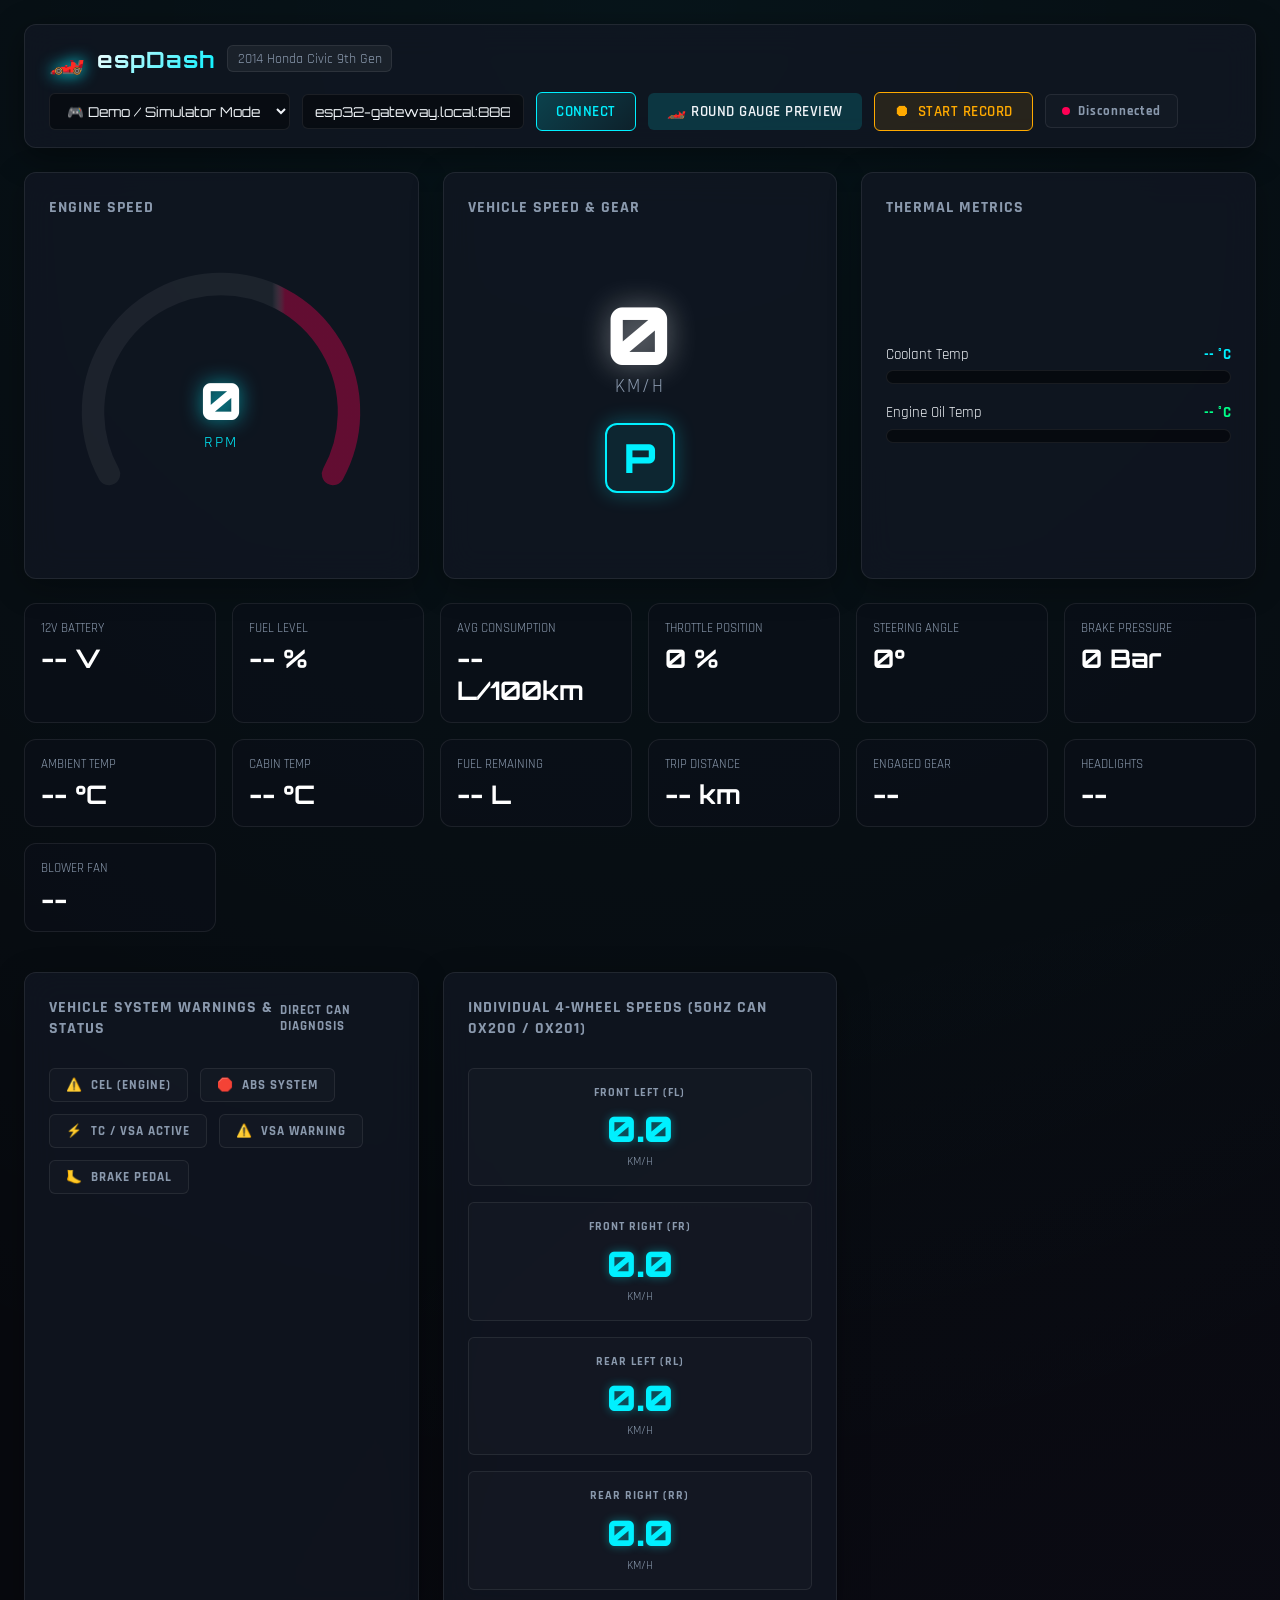
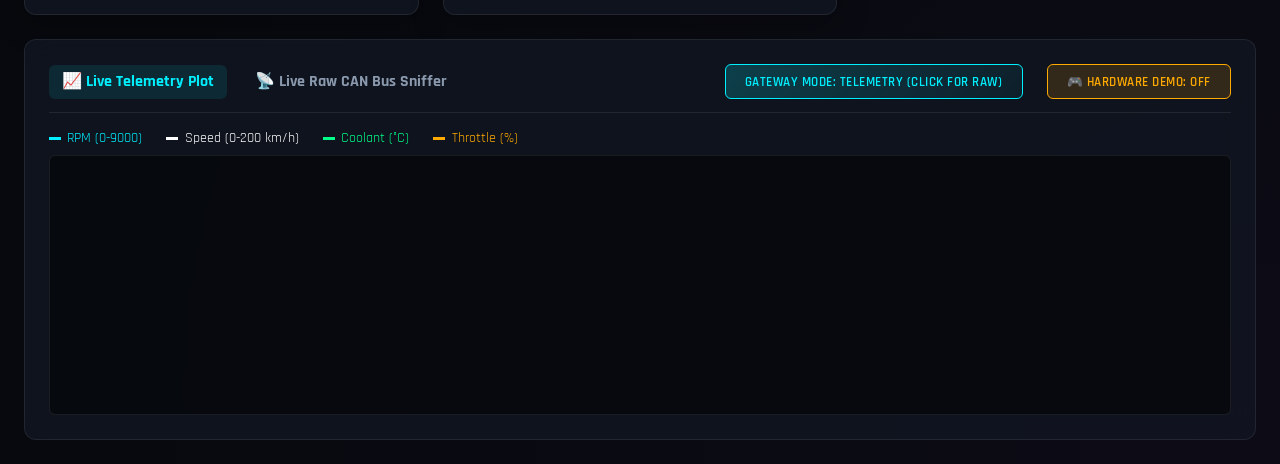
==== commit 8c90f4a3: "feat(can): decode fuel tank level, and make screens configurable from a signal catalog Four scripted" ====
--- a/web-dashboard/index.html
+++ b/web-dashboard/index.html
@@ -143,12 +143,16 @@
         <div class="telemetry-cards-grid">
             <div class="mini-card">
                 <div class="mini-card-label">12V Battery</div>
-                <div id="valBattery" class="mini-card-value">0.0 V</div>
+                <div id="valBattery" class="mini-card-value">-- V</div>
             </div>
 
             <div class="mini-card">
                 <div class="mini-card-label">Fuel Level</div>
-                <div id="valFuel" class="mini-card-value">0 %</div>
+                <div id="valFuelLevel" class="mini-card-value">-- %</div>
+            </div>
+            <div class="mini-card">
+                <div class="mini-card-label">Avg Consumption</div>
+                <div id="valFuel" class="mini-card-value">-- L/100km</div>
             </div>
 
             <div class="mini-card">
@@ -169,6 +173,36 @@
             <div class="mini-card">
                 <div class="mini-card-label">Ambient Temp</div>
                 <div id="valAmbient" class="mini-card-value">-- °C</div>
+            </div>
+
+            <div class="mini-card">
+                <div class="mini-card-label">Cabin Temp</div>
+                <div id="valCabin" class="mini-card-value">-- °C</div>
+            </div>
+
+            <div class="mini-card">
+                <div class="mini-card-label">Fuel Remaining</div>
+                <div id="valFuelLitres" class="mini-card-value">-- L</div>
+            </div>
+
+            <div class="mini-card">
+                <div class="mini-card-label">Trip Distance</div>
+                <div id="valTrip" class="mini-card-value">-- km</div>
+            </div>
+
+            <div class="mini-card">
+                <div class="mini-card-label">Engaged Gear</div>
+                <div id="valGearNum" class="mini-card-value">--</div>
+            </div>
+
+            <div class="mini-card">
+                <div class="mini-card-label">Headlights</div>
+                <div id="valLights" class="mini-card-value">--</div>
+            </div>
+
+            <div class="mini-card">
+                <div class="mini-card-label">Blower Fan</div>
+                <div id="valFan" class="mini-card-value">--</div>
             </div>
         </div>
 
--- a/web-dashboard/style.css
+++ b/web-dashboard/style.css
@@ -27,6 +27,25 @@
     --radius-full: 9999px;
 }
 
+/* EEZ Studio Theme 18: The Black White Shapes */
+[data-theme="theme-18"] {
+    --bg-dark: #000000;
+    --bg-card: rgba(18, 18, 18, 0.9);
+    --bg-card-hover: rgba(30, 30, 30, 0.95);
+    --border-color: #9A9797;
+    --border-glow: rgba(219, 207, 207, 0.4);
+
+    --text-main: #ffffff;
+    --text-muted: #9A9797;
+    --text-dim: #666666;
+
+    --accent-cyan: #DBCFCF;
+    --accent-green: #ffffff;
+    --accent-amber: #9A9797;
+    --accent-crimson: #ffffff;
+    --accent-purple: #DBCFCF;
+}
+
 * {
     box-sizing: border-box;
     margin: 0;
